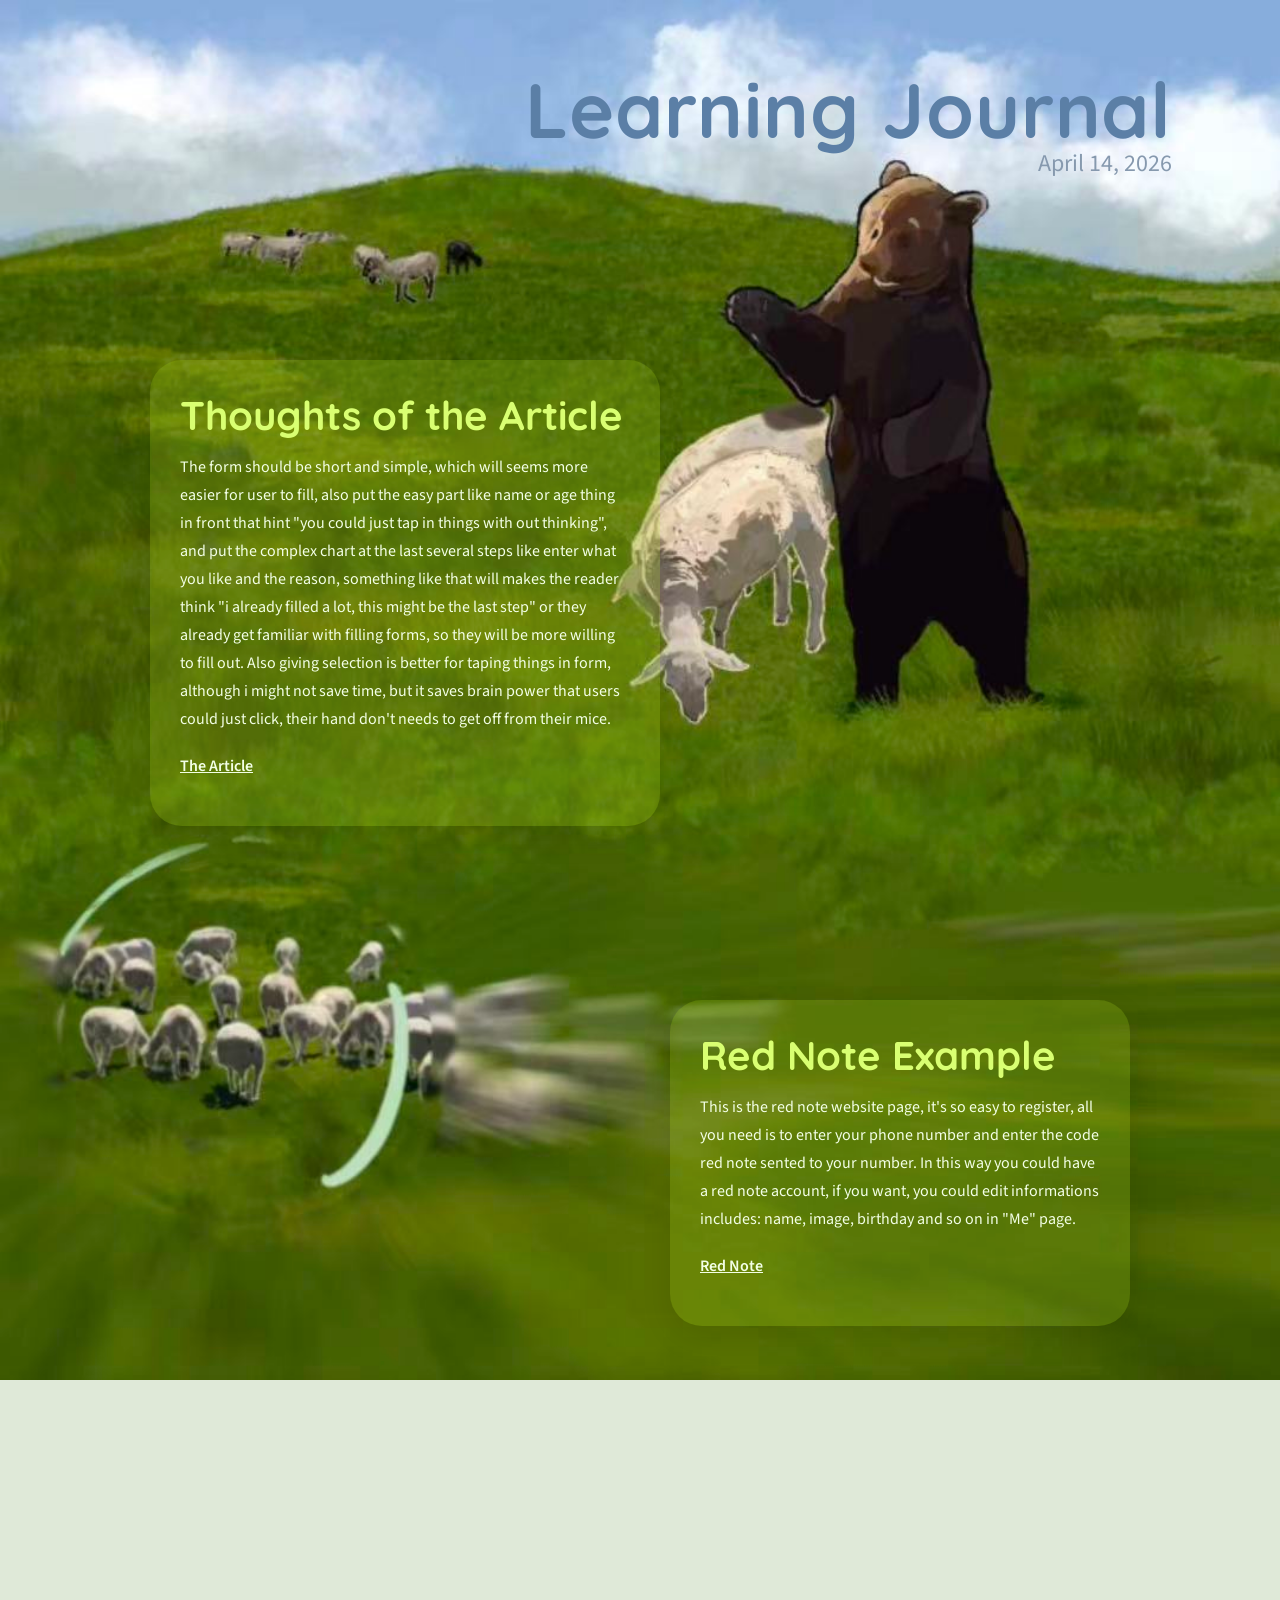
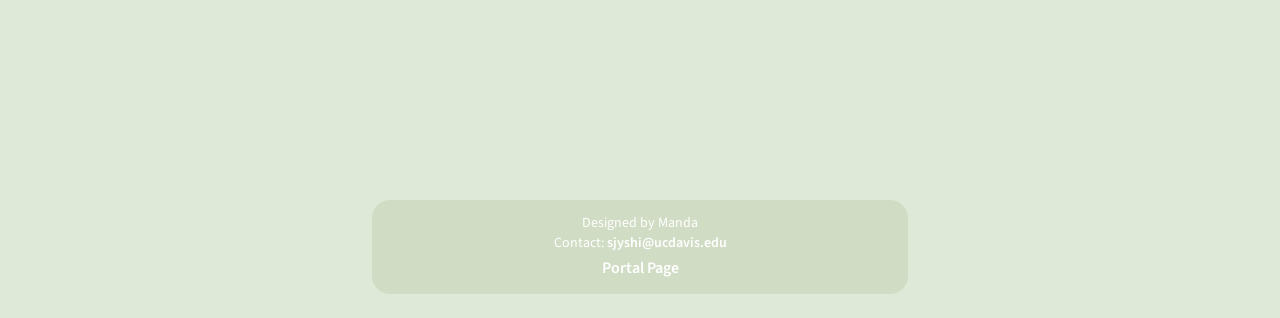
==== journal/index.html @ ff4a5f77 "update" ====
<!DOCTYPE html>
<html lang="en">
<head>
    <meta charset="UTF-8">
    <meta name="viewport" content="width=device-width, initial-scale=1.0">
    <title>Learning Journal</title>

    <link rel="stylesheet" href="https://necolas.github.io/normalize.css/latest/normalize.css">

    <link rel="preconnect" href="https://fonts.googleapis.com">
    <link rel="preconnect" href="https://fonts.gstatic.com" crossorigin>
    <link href="https://fonts.googleapis.com/css2?family=Quicksand:wght@400;500;700&family=Source+Sans+3:wght@400;500;600&display=swap" rel="stylesheet">

    <link rel="stylesheet" href="styles.css">
</head>
<body>

    <main>
        <section class="page">

            <header class="title">
                <h1>Learning Journal</h1>
                <time datetime="2026-04-14">April 14, 2026</time>
            </header>

            <article class="thought">
                <h2>Thoughts of the Article</h2>
                <p>
                    The form should be short and simple, which will seems more easier for user to fill, also put the easy part like name or age thing in front that hint "you could just tap in things with out thinking", and put the complex chart at the last several steps like enter what you like and the reason, something like that will makes the reader think "i already filled a lot, this might be the last step" or they already get familiar with filling forms, so they will be more willing to fill out. Also giving selection is better for taping things in form, although i might not save time, but it saves brain power that users could just click, their hand don't needs to get off from their mice.
                </p>

                <p class="links">
                    <a href="https://uxdesign.cc/best-practices-for-form-design-ff5de6ca8e5f">The Article</a>
                </p>
            </article>

            <article class="red">
                <h2>Red Note Example</h2>
                <p>
                    This is the red note website page, it's so easy to register, all you need is to enter your phone number and enter the code red note sented to your number. In this way you could have a red note account, if you want, you could edit informations includes: name, image, birthday and so on in "Me" page.
                </p>

                <p class="links">
                    <a href="https://www.xiaohongshu.com/explore">Red Note</a>
                </p>
            </article>
            <!-- <article>
                <img src="images/sketch.jpg" alt="sketch", width="auto", height="auto">
            </article> -->
        </section>
    </main>
    <footer class="footer">
        <p>Designed by Manda</p>
            <address>
            Contact: 
            <a href="mailto:&#115;&#106;&#121;&#115;&#104;&#105;&#064;&#117;&#099;&#100;&#097;&#118;&#105;&#115;&#046;&#101;&#100;&#117;">&#115;&#106;&#121;&#115;&#104;&#105;&#064;&#117;&#099;&#100;&#097;&#118;&#105;&#115;&#046;&#101;&#100;&#117;</a>
            </address>
        <a href="../index.html">Portal Page</a>
    </footer>
</body>
</html>
---- journal/styles.css ----
/* * {
    box-sizing: border-box;
} */

html,body {
    margin: 0px;
    padding: 0px;
}

body {
    font-family: "Source Sans 3", sans-serif;
    color: #f5f8f4;
    line-height: 28px;
    background-color: #dfe9d8;
    /* overflow-x: hidden; */
}

main {
    margin: 0px;
    padding: 0px;
}

a {
    color: #f3ffe8;
    font-weight: 600;
    /* text-underline-offset: 3px; */
}

a:hover {
    color: #d8ff7a;
    font-size: 30px;
}

h1,h2 {
    font-family: "Quicksand", sans-serif;
    margin-top: 0px;
}

p {
    margin: 0px 0px 16px 0px;
    max-width: 512px;
    font-size: 16px;
}

time {
    display: inline-block;
    font-size: 15px;
    font-weight: 600px;
    /* opacity: 0.95; */
}

/* whole page background */
.page {
    position: relative;
    width: 100%;
    min-height: 1800px;
    background-image: url("images/phoneback.jpg");
    background-size: 100% auto;
    background-position: center top;
    background-repeat: no-repeat;
    overflow: hidden;
}

/* top title */
.title {
    position: absolute;
    top: 72px;
    right: 108px;
    z-index: 3;
    text-align: right;
    color: #5b7fa6;
}

.title h1 {
    margin-bottom: 3px;
    font-size: 77px;
    line-height: 75px;
    letter-spacing: 0.8px;
    color: #5b7fa6;
}

.title time {
    display: block;
    margin: 0px;
    color: #8699ae;
    font-size: 24px;
}

/* shared card style */
.thought,.red {
    position: absolute;
    z-index: 2;
    background: rgba(164, 207, 28, 0.22);
    border-radius: 32px;
    padding: 30px;
    box-shadow: 0px 12px 30px rgba(0, 0, 0, 0.10);
}

.thought h2,.red h2 {
    color: #d9ff72;
    font-size: 40px;
    line-height: 50px;
    margin-bottom: 13px;
}

.thought p,.thought a,.red p,.red a {
    color: #f3ffe6;
}

/* top-left box */
.thought {
    top: 360px;
    left: 150px;
    width: 450px;
    min-height: 300px;
}

/* bottom-right box */
.red {
    top: 1000px;
    right: 150px;
    width: 400px;
    /* min-height: 300px; */
}

.links {
    margin-top: 19px;
}

/* footer at very bottom of webpage */
.footer {
    width: 360px;
    margin: 0px auto 24px auto;
    padding: 12px 18px;
    text-align: center;
    border-radius: 18px;
    background: rgba(190, 205, 170, 0.45);
    border: none;
}

.footer p,.footer address {
    margin: 2px 0px;
    font-size: 14px;
    line-height: 1.3;
    color: #ffffff;
    font-style: normal;
    font-family: "Source Sans 3", sans-serif;
}

.footer a {
    color: #ffffff;
    text-decoration: none;
    font-weight: 600;
}

.footer a:hover {
    color: #d8ff7a;
    text-decoration: underline;
}
.footer {
    top: 10px;
    right: 150px;
    width: 500px;
    z-index: 7;
    /* min-height: 300px; */
}
/* responsive */

@media (max-width: 700px) {
    .page {
        width: 100%;
        max-width: 450px;
        min-height: auto;
        margin: 0 auto;
        padding: 12px;
        box-sizing: border-box;
        background-image: url("images/phoneback.jpg");
        display: flex;
        flex-direction: column;
        gap: 10px;
    }

    .title {
        position: static ;
        margin: 0 0 8px 0;
        text-align: right;
    }

    .title h1 {
        font-size: 20px;
        line-height: 1.1;
        margin: 0;
    }

    .title time {
        font-size: 12px;
    }
    
    .thought,  .red {
        position: static ;
        top: auto ;
        left: auto ;
        right: auto ;
        bottom: auto;
        /* transform: none ; */

        width: 100%;
        min-height: auto;
        margin: 0;
        padding: 12px 14px;
        border-radius: 16px;
        box-sizing: border-box;
    }

    .thought h2,  .red h2 {
        font-size: 18px;
        line-height: 1.2;
    }

    .thought {
        font-size: 14px;
        line-height: 1.5;
    }

    .red {
        font-size: 14px;
        line-height: 1.5;
    }

    .footer {
        position: static !important;
        width: 100%;
        max-width: 100%;
        margin: 0;
        font-size: 11px;
    }

    p {
        font-size: 13px;
        line-height: 1.5;
        margin: 0 0 8px 0;
    }
}
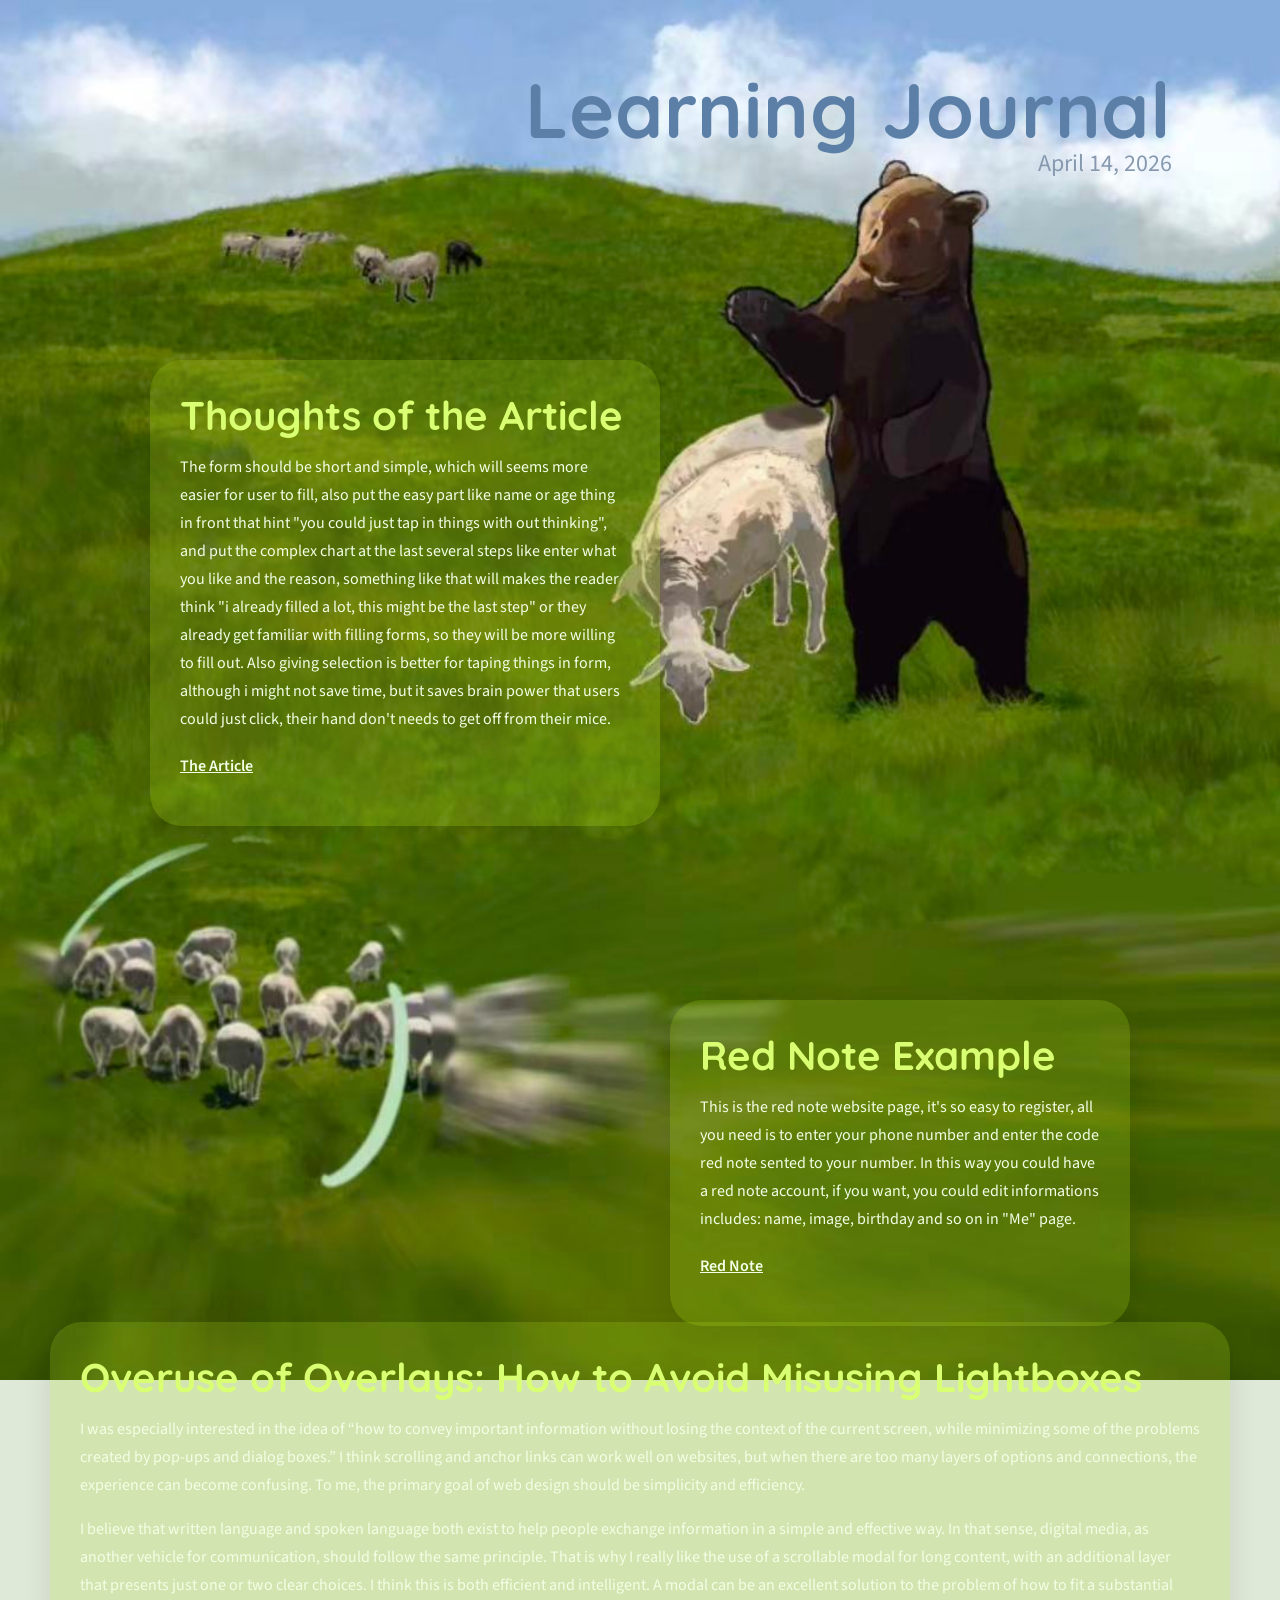
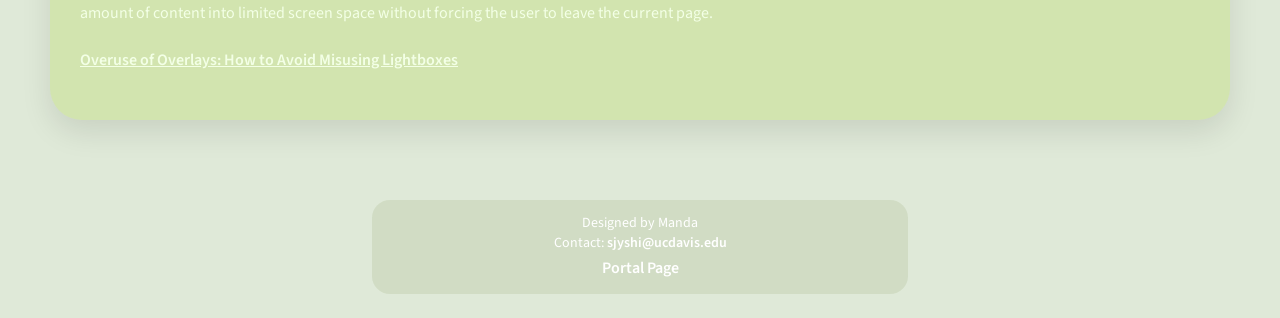
==== commit f45052cc: "updated files" ====
--- a/journal/index.html
+++ b/journal/index.html
@@ -44,6 +44,18 @@
                     <a href="https://www.xiaohongshu.com/explore">Red Note</a>
                 </p>
             </article>
+            <article class="blue">
+                <h2>Overuse of Overlays: How to Avoid Misusing Lightboxes</h2>
+                <p>
+                    I was especially interested in the idea of “how to convey important information without losing the context of the current screen, while minimizing some of the problems created by pop-ups and dialog boxes.” I think scrolling and anchor links can work well on websites, but when there are too many layers of options and connections, the experience can become confusing. To me, the primary goal of web design should be simplicity and efficiency.
+                </p>
+                <p>
+                    I believe that written language and spoken language both exist to help people exchange information in a simple and effective way. In that sense, digital media, as another vehicle for communication, should follow the same principle. That is why I really like the use of a scrollable modal for long content, with an additional layer that presents just one or two clear choices. I think this is both efficient and intelligent. A modal can be an excellent solution to the problem of how to fit a substantial amount of content into limited screen space without forcing the user to leave the current page.
+                </p>
+                <p class="links">
+                    <a href="https://www.nngroup.com/articles/overuse-of-overlays/">Overuse of Overlays: How to Avoid Misusing Lightboxes</a>
+                </p>
+            </article>
             <!-- <article>
                 <img src="images/sketch.jpg" alt="sketch", width="auto", height="auto">
             </article> -->
--- a/journal/styles.css
+++ b/journal/styles.css
@@ -121,6 +121,34 @@
     right: 150px;
     width: 400px;
     /* min-height: 300px; */
+}
+
+.blue {
+    position: absolute;
+    bottom: 80px;
+    left: 50px;
+    right: 50px;
+    width: auto;
+    z-index: 2;
+    background: rgba(164, 207, 28, 0.22);
+    border-radius: 32px;
+    padding: 30px;
+    box-shadow: 0px 12px 30px rgba(0, 0, 0, 0.10);
+}
+.blue h2 {
+    color: #d9ff72;
+    font-size: 40px;
+    line-height: 50px;
+    margin-bottom: 13px;
+}
+
+.blue p,
+.blue a {
+    color: #f3ffe6;
+}
+
+.blue p {
+    max-width: none;
 }
 
 .links {
